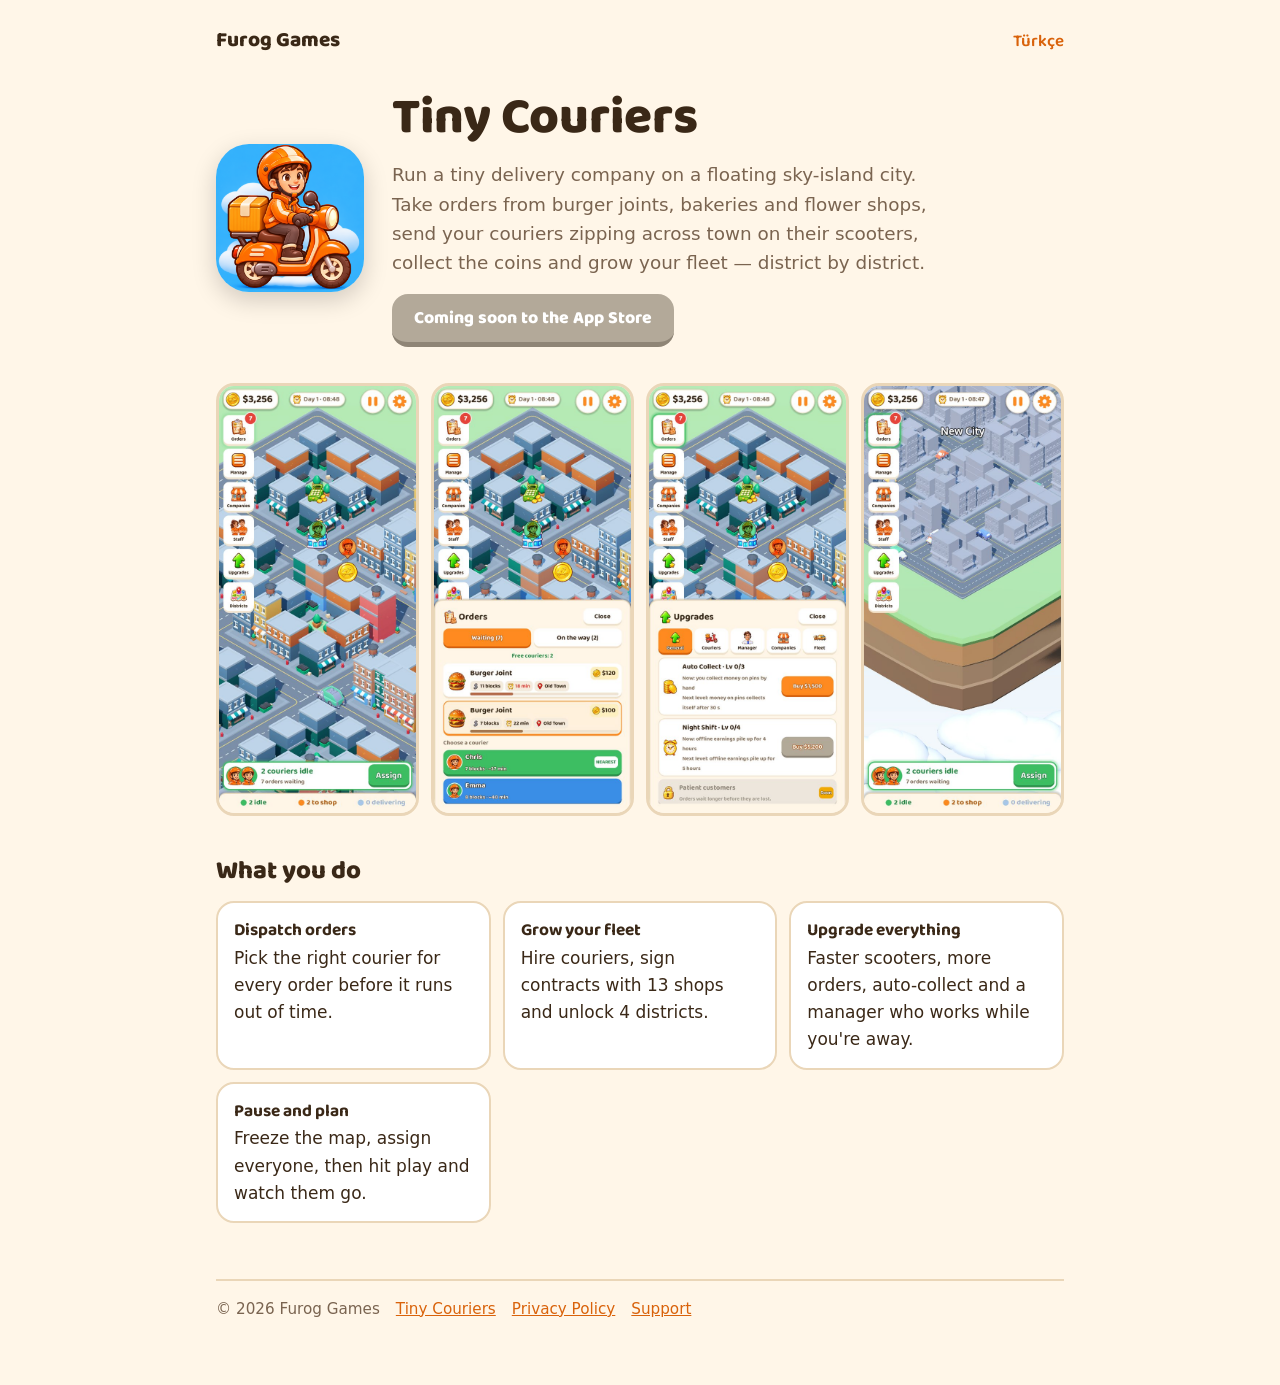
==== tiny-couriers/index.html @ ecdeb659 "feat: Furog Games sitesi — Tiny Couriers tanıtım, gizlilik politikası ve destek (TR/EN), app-ads.txt" ====
<!doctype html>
<html lang="en">
<head>
<meta charset="utf-8">
<meta name="viewport" content="width=device-width, initial-scale=1">
<title>Tiny Couriers</title>
<meta name="description" content="Run a tiny delivery company on a floating sky-island city.">
<link rel="stylesheet" href="../assets/style.css">
<link rel="icon" href="../assets/img/favicon.png">
<link rel="apple-touch-icon" href="../assets/img/apple-touch-icon.png">
</head>
<body>
<div class="wrap">
<header class="top">
  <a class="brand" href="../">Furog Games</a>
  <nav class="lang"><a href="tr/" hreflang="tr">Türkçe</a></nav>
</header>
<main>
<section class="hero">
  <img class="icon" src="../assets/img/tiny-couriers-icon.png" alt="Tiny Couriers app icon" width="148" height="148">
  <div>
    <h1>Tiny Couriers</h1>
    <p class="lead">Run a tiny delivery company on a floating sky-island city. Take orders from burger joints, bakeries and flower shops, send your couriers zipping across town on their scooters, collect the coins and grow your fleet — district by district.</p>
    <span class="button soon">Coming soon to the App Store</span>
  </div>
</section>
<div class="shots">
  <img src="../assets/img/shot-play.jpg" alt="Tiny Couriers screenshot" width="540" height="1170" loading="lazy">
  <img src="../assets/img/shot-orders.jpg" alt="Tiny Couriers screenshot" width="540" height="1170" loading="lazy">
  <img src="../assets/img/shot-upgrades.jpg" alt="Tiny Couriers screenshot" width="540" height="1170" loading="lazy">
  <img src="../assets/img/shot-island.jpg" alt="Tiny Couriers screenshot" width="540" height="1170" loading="lazy">
</div>
<h2>What you do</h2>
<ul class="features">
  <li><b>Dispatch orders</b>Pick the right courier for every order before it runs out of time.</li>
  <li><b>Grow your fleet</b>Hire couriers, sign contracts with 13 shops and unlock 4 districts.</li>
  <li><b>Upgrade everything</b>Faster scooters, more orders, auto-collect and a manager who works while you're away.</li>
  <li><b>Pause and plan</b>Freeze the map, assign everyone, then hit play and watch them go.</li>
</ul>
</main>
<footer>
  <span>© 2026 Furog Games</span>
  <a href="../tiny-couriers/">Tiny Couriers</a>
  <a href="../tiny-couriers/privacy/">Privacy Policy</a>
  <a href="../tiny-couriers/support/">Support</a>
</footer>
</div>
</body>
</html>
---- assets/style.css ----
/* Furog Games — Tiny Couriers site. Brand: warm orange, cream, sky blue; rounded, friendly. */
@font-face {
  font-family: "Baloo 2";
  src: url("fonts/Baloo2.ttf") format("truetype");
  font-weight: 400 800;
  font-display: swap;
}

:root {
  --bg: #fff6e8;
  --card: #ffffff;
  --edge: #ead6b8;
  --ink: #3a2817;
  --dim: #7a6450;
  --accent: #ff8a1f;
  --accent-dark: #d9620a;
  --sky: #34b3fd;
  --display: "Baloo 2", "Arial Rounded MT Bold", system-ui, sans-serif;
  --body: system-ui, -apple-system, "Segoe UI", Roboto, sans-serif;
}

@media (prefers-color-scheme: dark) {
  :root {
    --bg: #1d1712;
    --card: #2a221a;
    --edge: #4a3a2a;
    --ink: #f6eadb;
    --dim: #c9b39a;
    --accent: #ff9a3c;
    --accent-dark: #ffb366;
  }
}

* { box-sizing: border-box; }

body {
  margin: 0;
  background: var(--bg);
  color: var(--ink);
  font: 17px/1.6 var(--body);
}

a { color: var(--accent-dark); }
a:hover { color: var(--ink); }

.wrap {
  max-width: 880px;
  margin: 0 auto;
  padding: 24px 16px 64px;
}

header.top {
  display: flex;
  align-items: center;
  justify-content: space-between;
  gap: 12px;
  flex-wrap: wrap;
  margin-bottom: 32px;
}

.brand {
  font-family: var(--display);
  font-weight: 800;
  font-size: 1.3rem;
  color: var(--ink);
  text-decoration: none;
}

nav.lang a {
  font-family: var(--display);
  font-weight: 600;
  margin-left: 12px;
  text-decoration: none;
}

nav.lang a[aria-current="page"] { color: var(--ink); text-decoration: underline; }

h1, h2, h3 {
  font-family: var(--display);
  line-height: 1.15;
  margin: 0 0 12px;
}

h1 { font-size: clamp(2.2rem, 6vw, 3.2rem); font-weight: 800; }
h2 { font-size: 1.6rem; font-weight: 800; margin-top: 40px; }
h3 { font-size: 1.2rem; font-weight: 700; margin-top: 28px; }

.hero {
  display: flex;
  align-items: center;
  gap: 28px;
  flex-wrap: wrap;
}

.hero img.icon {
  width: 148px;
  height: 148px;
  border-radius: 33px;
  box-shadow: 0 8px 24px rgba(0, 0, 0, 0.18);
  flex: none;
}

.lead { font-size: 1.15rem; color: var(--dim); margin: 0 0 16px; max-width: 46ch; }

.button {
  display: inline-block;
  font-family: var(--display);
  font-weight: 800;
  font-size: 1.1rem;
  background: var(--accent);
  color: #fff;
  border-radius: 16px;
  border-bottom: 5px solid var(--accent-dark);
  padding: 10px 22px;
  text-decoration: none;
}

.button:hover { color: #fff; filter: brightness(1.05); }
.button.soon { background: #b3a999; border-bottom-color: #8f8576; cursor: default; }

.shots {
  display: grid;
  grid-template-columns: repeat(4, minmax(0, 1fr));
  gap: 12px;
  margin-top: 36px;
}

.shots img {
  width: 100%;
  height: auto;
  border-radius: 18px;
  border: 3px solid var(--edge);
  background: var(--card);
}

@media (max-width: 640px) {
  .shots { grid-template-columns: repeat(2, minmax(0, 1fr)); }
}

.features {
  display: grid;
  grid-template-columns: repeat(auto-fit, minmax(220px, 1fr));
  gap: 12px;
  margin-top: 16px;
  padding: 0;
  list-style: none;
}

.features li {
  background: var(--card);
  border: 2px solid var(--edge);
  border-radius: 18px;
  padding: 14px 16px;
}

.features b { font-family: var(--display); font-size: 1.08rem; display: block; }

.card {
  display: flex;
  align-items: center;
  gap: 18px;
  background: var(--card);
  border: 2px solid var(--edge);
  border-radius: 22px;
  padding: 16px;
  text-decoration: none;
  color: var(--ink);
}

.card img { width: 96px; height: 96px; border-radius: 22px; flex: none; }
.card b { font-family: var(--display); font-size: 1.4rem; display: block; }
.card span { color: var(--dim); }

.doc { max-width: 70ch; }
.doc .meta { color: var(--dim); }

footer {
  margin-top: 56px;
  padding-top: 16px;
  border-top: 2px solid var(--edge);
  color: var(--dim);
  font-size: 0.95rem;
  display: flex;
  gap: 16px;
  flex-wrap: wrap;
}
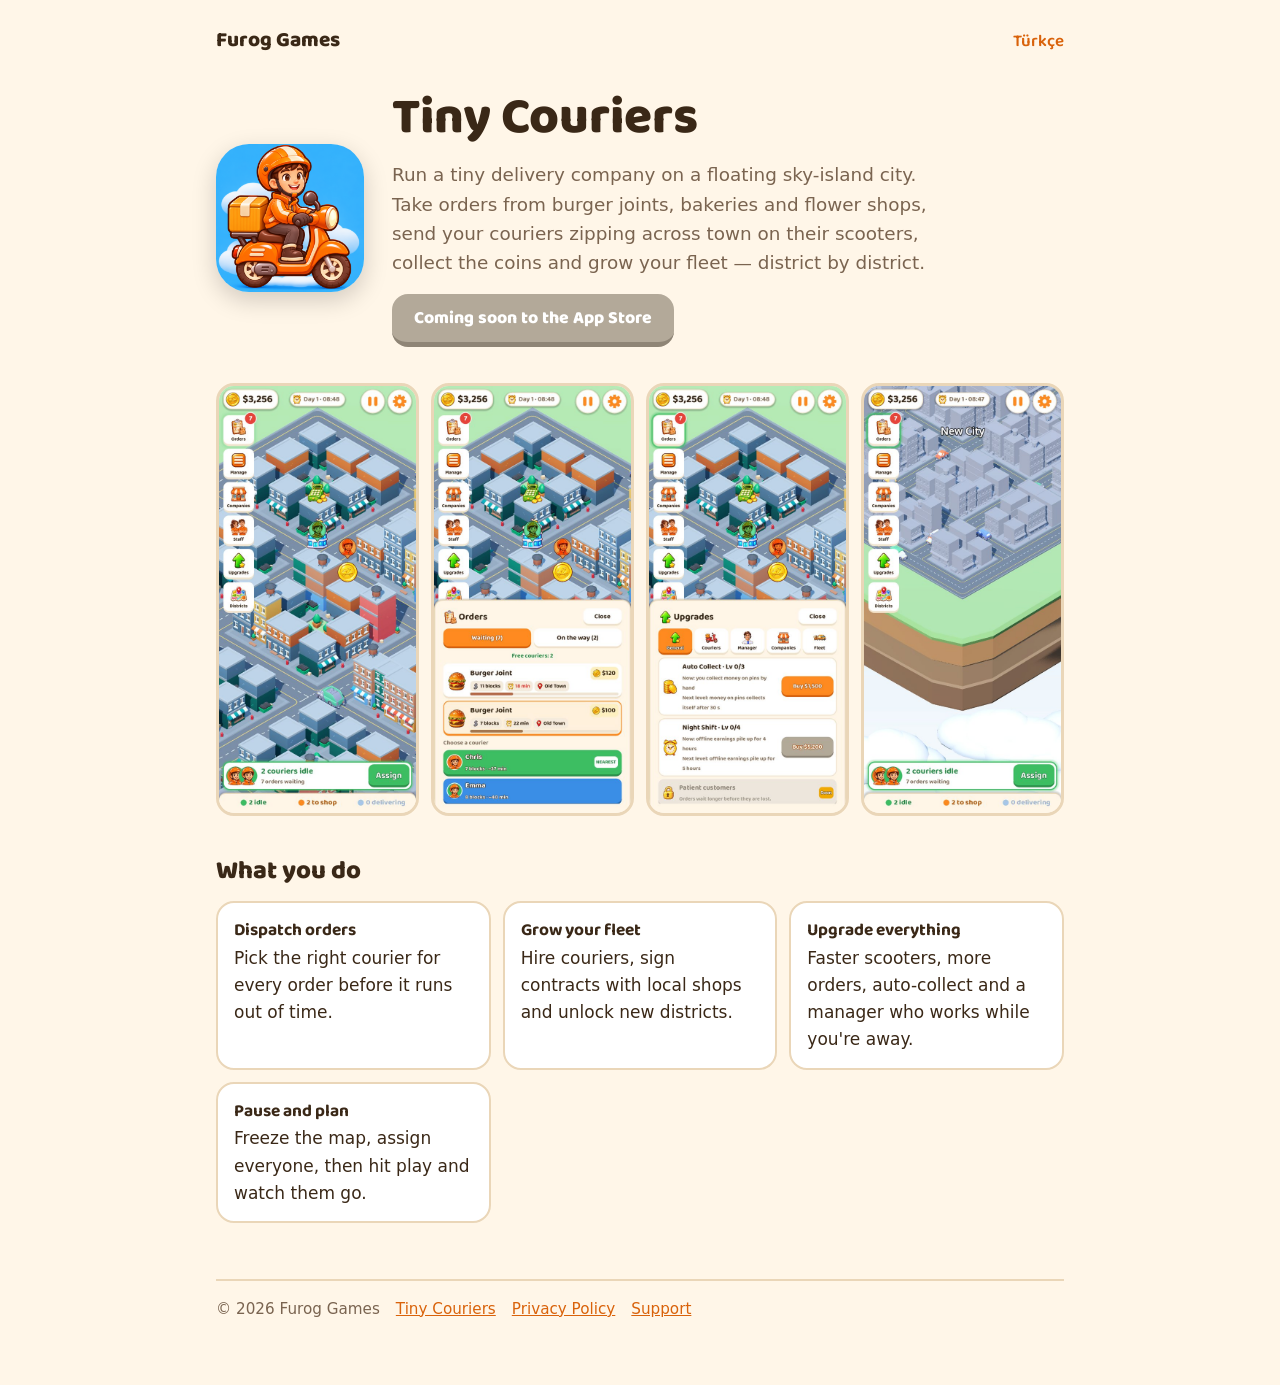
==== commit 6334fda3: "chore: sitede sabit dükkân/mahalle sayısı yok Co-Authored-By: Claude Opus 5.5 <noreply@anthropic.com" ====
--- a/tiny-couriers/index.html
+++ b/tiny-couriers/index.html
@@ -33,7 +33,7 @@
 <h2>What you do</h2>
 <ul class="features">
   <li><b>Dispatch orders</b>Pick the right courier for every order before it runs out of time.</li>
-  <li><b>Grow your fleet</b>Hire couriers, sign contracts with 13 shops and unlock 4 districts.</li>
+  <li><b>Grow your fleet</b>Hire couriers, sign contracts with local shops and unlock new districts.</li>
   <li><b>Upgrade everything</b>Faster scooters, more orders, auto-collect and a manager who works while you're away.</li>
   <li><b>Pause and plan</b>Freeze the map, assign everyone, then hit play and watch them go.</li>
 </ul>
